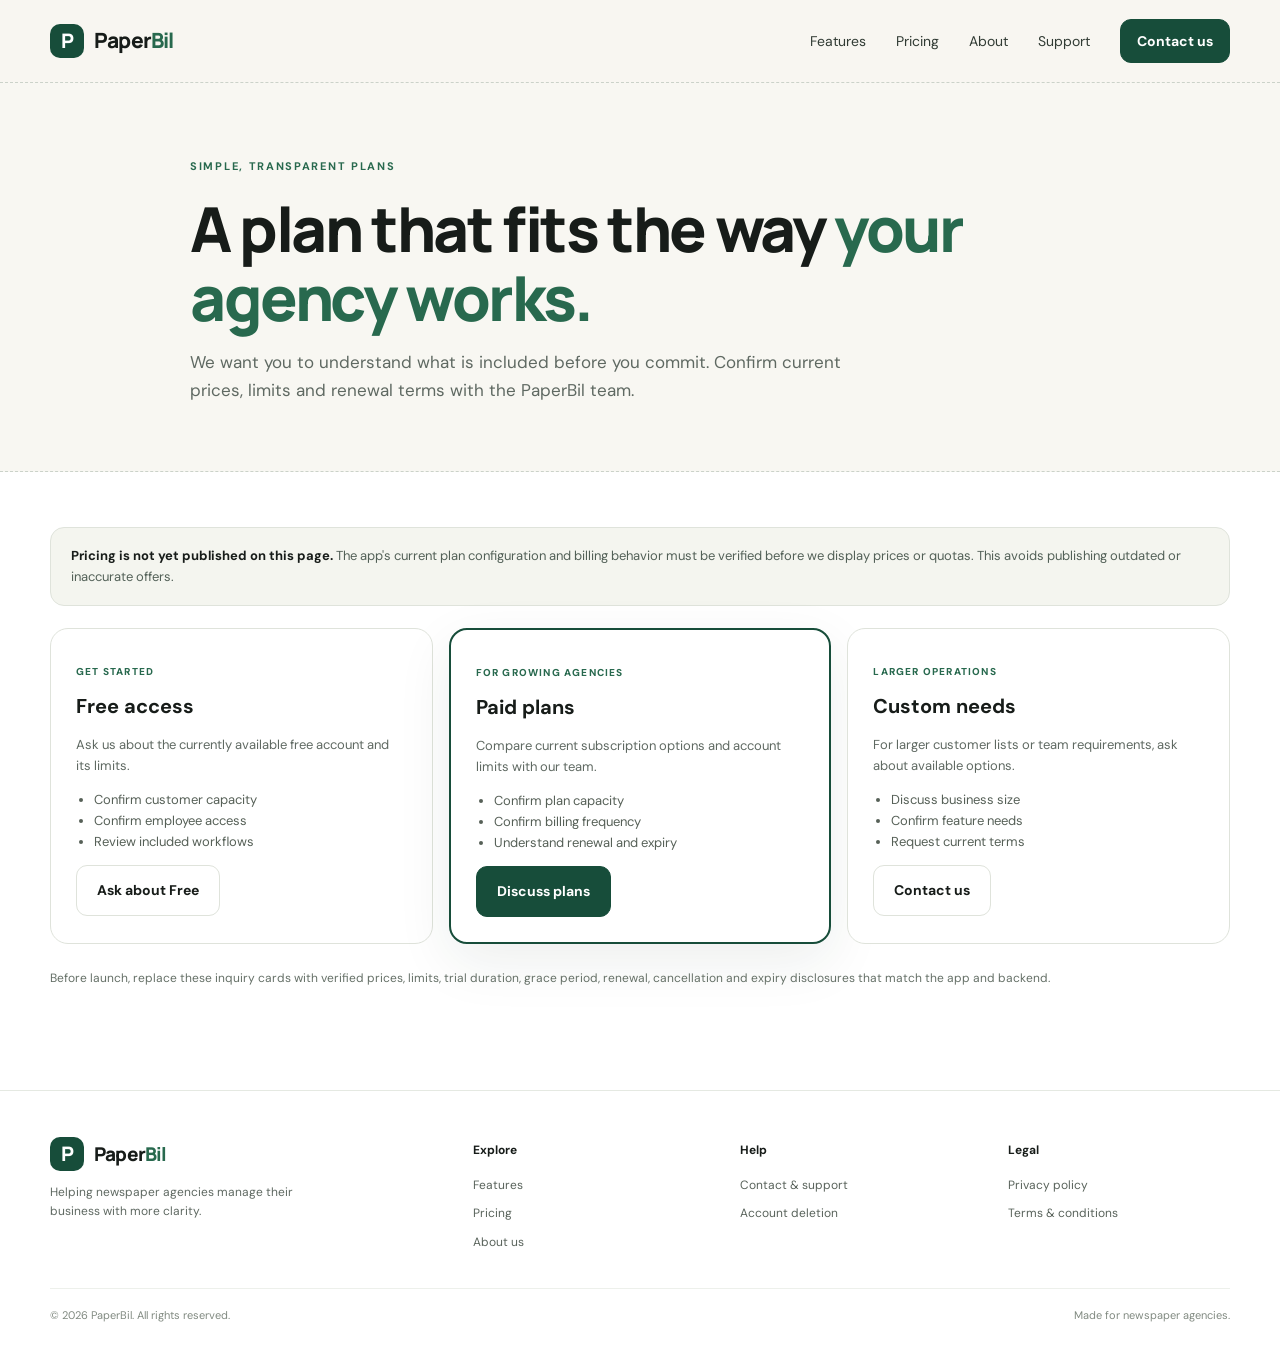
==== pricing.html @ 49c41fd4 "Add PaperBil public website" ====
<!doctype html>
<html lang="en"><head><meta charset="utf-8"><meta name="viewport" content="width=device-width, initial-scale=1"><meta name="theme-color" content="#f8f7f2"><meta name="description" content="Find information about PaperBil plans. Confirm current prices and limits with the PaperBil team."><title>Pricing | PaperBil</title><link rel="stylesheet" href="styles.css"></head>
<body><a class="skip-link" href="#main">Skip to content</a>
<header class="site-header"><div class="container header-inner">
<a class="brand" href="index.html" aria-label="PaperBil home"><span class="brand-mark" aria-hidden="true">P</span><span>Paper<span class="brand-accent">Bil</span></span></a>
<button class="menu-toggle" aria-expanded="false" aria-controls="site-nav">Menu</button>
<nav id="site-nav" class="site-nav" aria-label="Main navigation"><a href="features.html">Features</a><a href="pricing.html" aria-current="page">Pricing</a><a href="about.html">About</a><a href="support.html">Support</a><a class="button button-small" href="support.html">Contact us</a></nav>
</div></header><main id="main"><section class="page-hero"><div class="container"><p class="eyebrow">SIMPLE, TRANSPARENT PLANS</p><h1>A plan that fits the way <em>your agency works.</em></h1><p>We want you to understand what is included before you commit. Confirm current prices, limits and renewal terms with the PaperBil team.</p></div></section>
<section class="content-section"><div class="container"><div class="content-note"><strong>Pricing is not yet published on this page.</strong> The app's current plan configuration and billing behavior must be verified before we display prices or quotas. This avoids publishing outdated or inaccurate offers.</div><div class="plan-grid" style="margin-top:22px">
<article class="plan-card"><p class="plan-status">Get started</p><h2>Free access</h2><p>Ask us about the currently available free account and its limits.</p><ul><li>Confirm customer capacity</li><li>Confirm employee access</li><li>Review included workflows</li></ul><a class="button button-quiet" href="support.html">Ask about Free</a></article>
<article class="plan-card featured"><p class="plan-status">For growing agencies</p><h2>Paid plans</h2><p>Compare current subscription options and account limits with our team.</p><ul><li>Confirm plan capacity</li><li>Confirm billing frequency</li><li>Understand renewal and expiry</li></ul><a class="button" href="support.html">Discuss plans</a></article>
<article class="plan-card"><p class="plan-status">Larger operations</p><h2>Custom needs</h2><p>For larger customer lists or team requirements, ask about available options.</p><ul><li>Discuss business size</li><li>Confirm feature needs</li><li>Request current terms</li></ul><a class="button button-quiet" href="support.html">Contact us</a></article>
</div><p style="margin-top:25px;color:#657067;font-size:12px">Before launch, replace these inquiry cards with verified prices, limits, trial duration, grace period, renewal, cancellation and expiry disclosures that match the app and backend.</p></div></section></main><footer class="site-footer"><div class="container footer-main">
<div class="footer-brand-col"><a class="brand brand-footer" href="index.html"><span class="brand-mark" aria-hidden="true">P</span><span>Paper<span class="brand-accent">Bil</span></span></a><p>Helping newspaper agencies manage their business with more clarity.</p></div>
<div class="footer-col"><h2>Explore</h2><a href="features.html">Features</a><a href="pricing.html">Pricing</a><a href="about.html">About us</a></div>
<div class="footer-col"><h2>Help</h2><a href="support.html">Contact & support</a><a href="delete-account.html">Account deletion</a></div>
<div class="footer-col"><h2>Legal</h2><a href="privacy.html">Privacy policy</a><a href="terms.html">Terms & conditions</a></div>
</div><div class="container footer-bottom"><span>© <span data-year>2026</span> PaperBil. All rights reserved.</span><span>Made for newspaper agencies.</span></div></footer><script src="script.js" defer></script></body></html>
---- styles.css ----
@import url('https://fonts.googleapis.com/css2?family=DM+Sans:wght@400;500;600;700&family=Manrope:wght@400;500;600;700;800&display=swap');
:root{--paper:#f8f7f2;--white:#fff;--ink:#171c19;--muted:#5f6962;--green:#174d3a;--green2:#28694e;--mint:#e8eee6;--line:#dfe3db;--blue:#e8f0eb;--shadow:0 18px 55px rgba(25,45,34,.08);--radius:22px;--max:1180px}
*{box-sizing:border-box}html{scroll-behavior:smooth}body{margin:0;background:var(--paper);color:var(--ink);font-family:"DM Sans",Arial,sans-serif;line-height:1.6;-webkit-font-smoothing:antialiased}a{color:inherit;text-decoration:none}img{max-width:100%;display:block}button,input,textarea,select{font:inherit}.container{width:min(var(--max),calc(100% - 48px));margin-inline:auto}.skip-link{position:absolute;top:-50px;left:12px;background:var(--green);color:#fff;padding:10px 14px;z-index:99}.skip-link:focus{top:12px}.site-header{position:relative;z-index:5;background:rgba(248,247,242,.94);border-bottom:1px dashed #cbd2c9}.header-inner{min-height:82px;display:flex;align-items:center;justify-content:space-between;gap:24px}.brand{display:inline-flex;align-items:center;gap:10px;font-family:Manrope,sans-serif;font-weight:800;font-size:21px;letter-spacing:-.8px}.brand-mark{display:grid;place-items:center;width:34px;height:34px;background:var(--green);color:#fff;border-radius:10px;font-size:20px;line-height:1}.brand-accent{color:var(--green2)}.site-nav{display:flex;align-items:center;gap:30px;font-size:14px;color:#313b34}.site-nav a:not(.button):hover,.footer-col a:hover{color:var(--green2)}.menu-toggle{display:none;background:transparent;border:1px solid var(--line);padding:8px 12px;border-radius:10px}.button{display:inline-flex;align-items:center;justify-content:center;gap:10px;background:var(--green);color:#fff;padding:13px 20px;border:1px solid var(--green);border-radius:11px;font-weight:700;font-size:14px;transition:transform .18s ease,background .18s ease}.button:hover{background:#103d2d;transform:translateY(-1px)}.button-small{padding:10px 16px}.button-light{background:#fff;color:var(--green);border-color:#d7e0d7}.button-light:hover{background:#f2f6f0}.button-quiet{background:transparent;color:var(--ink);border-color:var(--line)}.button-quiet:hover{background:#fff}.eyebrow{display:flex;align-items:center;gap:9px;text-transform:uppercase;letter-spacing:1.7px;font-size:11px;font-weight:700;color:var(--green2);margin:0 0 18px}.eyebrow-dot{width:7px;height:7px;border-radius:50%;background:#4e946d;box-shadow:0 0 0 4px #e2ede3}.hero{padding:76px 0 62px;overflow:hidden;position:relative}.hero:before,.hero:after{content:"";position:absolute;pointer-events:none;width:100px;height:260px;top:135px;opacity:.5;background:repeating-linear-gradient(45deg,transparent 0 8px,#d8ded5 8px 9px)}.hero:before{left:-75px}.hero:after{right:-75px}.hero-grid{display:grid;grid-template-columns:1fr .94fr;align-items:center;gap:58px}.hero-copy{position:relative;z-index:1}.hero h1,.page-hero h1{font-family:Manrope,sans-serif;font-weight:800;font-size:clamp(42px,5.3vw,70px);letter-spacing:-4.2px;line-height:1.05;margin:0 0 23px;max-width:690px}.hero h1 em,.page-hero h1 em{font-style:normal;color:var(--green2)}.hero-lede{font-size:18px;color:var(--muted);max-width:570px;margin:0 0 27px;line-height:1.7}.hero-actions{display:flex;gap:12px;flex-wrap:wrap}.hero-note{font-size:12px;color:#788178;margin-top:18px}.hero-art{position:relative;min-height:450px;display:grid;place-items:center}.art-orbit{position:absolute;border:1px dashed #b9c8ba;border-radius:50%;width:400px;height:400px;transform:rotate(-17deg)}.art-orbit:before{content:"";position:absolute;inset:24px;border:1px solid #e2e7df;border-radius:50%}.paper-stack{position:relative;z-index:1;width:min(100%,410px);transform:rotate(-4deg);filter:drop-shadow(0 24px 28px rgba(23,49,34,.12))}.paper-top{background:#fff;border:1px solid #d8ded7;border-radius:7px;padding:20px 23px 24px;box-shadow:8px 8px 0 #e6e9e1,16px 16px 0 #d9dfd6;min-height:280px}.paper-label{display:flex;align-items:center;justify-content:space-between;border-bottom:2px solid var(--ink);padding-bottom:12px;font-family:Manrope,sans-serif;font-size:10px;letter-spacing:1.4px;font-weight:800}.paper-label span:last-child{font-weight:500;letter-spacing:0}.paper-big{font-family:Manrope,sans-serif;font-size:35px;letter-spacing:-1.8px;font-weight:800;line-height:1.02;margin:22px 0 10px}.paper-sub{font-size:12px;color:#687269;max-width:230px}.paper-graphic{margin-top:22px;height:58px;display:flex;align-items:flex-end;gap:8px;border-bottom:1px solid #cfd7ce;padding-bottom:5px}.paper-graphic span{display:block;background:#dfe9df;border:1px solid #c4d5c5;border-radius:3px 3px 0 0;flex:1}.paper-graphic span:nth-child(1){height:28px}.paper-graphic span:nth-child(2){height:43px}.paper-graphic span:nth-child(3){height:34px}.paper-graphic span:nth-child(4){height:52px;background:#b8d1be}.paper-graphic span:nth-child(5){height:23px}.paper-caption{font-size:9px;text-transform:uppercase;letter-spacing:1.6px;margin-top:10px;color:#737c73}.doodle{position:absolute;color:var(--green);z-index:2}.doodle-newspaper{left:0;top:56px;transform:rotate(-13deg)}.doodle-route{right:0;bottom:68px;transform:rotate(8deg)}.doodle svg{width:54px;height:54px;stroke:currentColor;fill:none;stroke-width:1.6;stroke-linecap:round;stroke-linejoin:round}.trust-strip{border-top:1px dashed #cbd2c9;border-bottom:1px dashed #cbd2c9;padding:17px 0;background:#f2f3ec}.trust-items{display:flex;justify-content:center;align-items:center;gap:23px;flex-wrap:wrap;font-size:12px;font-weight:600;color:#536157}.trust-items b{color:#a8b1a8;font-weight:400}.section{padding:88px 0}.section-light{background:#fff}.section-heading{max-width:690px;margin-bottom:38px}.section-heading.center{text-align:center;margin-inline:auto}.section-heading h2,.split-copy h2,.cta-panel h2,.page-hero h1{font-family:Manrope,sans-serif;font-weight:800;letter-spacing:-2.4px;line-height:1.12;font-size:clamp(32px,4vw,49px);margin:0 0 17px}.section-heading h2 span,.split-copy h2 span{color:var(--green2)}.section-heading>p:last-child,.split-copy>p:not(.eyebrow){color:var(--muted);font-size:16px;max-width:630px;margin:0}.feature-grid{display:grid;grid-template-columns:repeat(3,1fr);gap:14px}.feature-card{padding:26px;border:1px solid #e5e9e2;border-radius:17px;background:#fff;min-height:255px;transition:transform .2s ease,box-shadow .2s ease}.feature-card:hover{transform:translateY(-3px);box-shadow:var(--shadow)}.feature-icon{display:grid;place-items:center;width:42px;height:42px;border-radius:13px;font-size:12px;font-weight:800;margin-bottom:24px}.icon-peach{background:#f8e8df;color:#8e4c2c}.icon-green{background:#e4efe4;color:#276747}.icon-blue{background:#e6edf5;color:#3c6287}.icon-yellow{background:#f4eed9;color:#78621b}.icon-lilac{background:#ece8f4;color:#66518a}.icon-mint{background:#e0f0eb;color:#286c5b}.feature-card h3{font-family:Manrope,sans-serif;font-size:18px;letter-spacing:-.4px;margin:0 0 9px}.feature-card p{font-size:13px;color:var(--muted);margin:0 0 20px}.feature-card a,.text-link{font-size:13px;font-weight:700;color:var(--green2)}.feature-card a span,.text-link span{display:inline-block;transition:transform .2s}.feature-card a:hover span,.text-link:hover span{transform:translateX(4px)}.split-section{display:grid;grid-template-columns:.9fr 1fr;align-items:center;gap:70px}.split-copy h2{font-size:clamp(34px,4vw,48px)}.split-copy .text-link{display:inline-block;margin-top:23px}.routine-card{border:1px solid #dfe6dc;background:#eef2ea;border-radius:var(--radius);padding:27px}.routine-header{display:flex;justify-content:space-between;align-items:center;font-size:10px;font-weight:800;letter-spacing:1.5px;color:#5d6e60;padding-bottom:20px;border-bottom:1px solid #d4ded3}.routine-header span:last-child{font-size:21px;color:var(--green)}.routine-step{display:grid;grid-template-columns:38px 1fr;gap:14px;padding:20px 0;border-bottom:1px solid #d4ded3}.routine-step:last-of-type{border-bottom:0}.routine-time{display:grid;place-items:center;width:35px;height:35px;border:1px solid #b7cbb8;border-radius:11px;color:var(--green);font-weight:800;font-size:12px}.routine-step strong{font-size:14px}.routine-step p{font-size:12px;color:#667167;margin:4px 0 0}.routine-footnote{font-size:10px;color:#7a847a;margin:14px 0 0}.cta-section{padding-top:0}.cta-panel{background:var(--green);border-radius:25px;padding:46px 50px;display:flex;align-items:center;justify-content:space-between;gap:35px;color:#fff;position:relative;overflow:hidden}.cta-panel:after{content:"";position:absolute;right:20%;top:-130px;width:300px;height:300px;border:1px dashed rgba(255,255,255,.25);border-radius:50%;pointer-events:none}.cta-panel .eyebrow{color:#c5dfc9}.cta-panel h2{font-size:clamp(30px,3.4vw,43px);max-width:650px;margin-bottom:12px}.cta-panel p:not(.eyebrow){color:#dce9dd;max-width:620px;margin:0}.cta-actions{display:flex;flex-direction:column;align-items:flex-start;gap:12px;min-width:175px;z-index:1}.cta-support-link{font-size:12px;color:#dce9dd}.site-footer{background:#fff;border-top:1px solid #e5e9e2}.footer-main{display:grid;grid-template-columns:1.7fr 1fr 1fr 1fr;gap:45px;padding:46px 0 36px}.brand-footer{font-size:19px}.footer-brand-col p{max-width:260px;font-size:12px;color:var(--muted)}.footer-col{display:flex;flex-direction:column;gap:9px;font-size:12px;color:#59635b}.footer-col h2{font-size:12px;color:var(--ink);margin:4px 0 7px}.footer-bottom{border-top:1px solid #edf0eb;padding:18px 0 22px;display:flex;justify-content:space-between;gap:20px;color:#818a81;font-size:11px}.page-hero{padding:75px 0 50px;background:var(--paper);border-bottom:1px dashed #cbd2c9}.page-hero .container{max-width:900px}.page-hero h1{font-size:clamp(40px,5vw,62px);max-width:850px}.page-hero p:not(.eyebrow){font-size:17px;color:var(--muted);max-width:680px}.content-section{padding:55px 0 90px;background:#fff}.content-wrap{max-width:850px;margin-inline:auto}.content-wrap h2{font-family:Manrope,sans-serif;font-size:25px;letter-spacing:-.8px;margin:36px 0 12px}.content-wrap h3{font-size:17px;margin:25px 0 8px}.content-wrap p,.content-wrap li{color:#535e55;font-size:15px}.content-wrap ul{padding-left:22px}.content-note{background:#f4f5ef;border:1px solid var(--line);border-radius:14px;padding:18px 20px;color:#526057;font-size:13px}.content-note strong{color:var(--ink)}.simple-grid{display:grid;grid-template-columns:repeat(2,1fr);gap:15px}.simple-card{border:1px solid var(--line);border-radius:17px;padding:23px;background:#fff}.simple-card h2,.simple-card h3{margin-top:0}.simple-card p{font-size:14px;color:var(--muted)}.plan-grid{display:grid;grid-template-columns:repeat(3,1fr);gap:16px}.plan-card{border:1px solid var(--line);background:#fff;border-radius:18px;padding:25px}.plan-card h2{font-size:20px;margin:0 0 8px}.plan-card p{font-size:13px;color:var(--muted)}.plan-card ul{padding-left:18px;font-size:13px;color:#566057}.plan-card .plan-status{font-size:10px;text-transform:uppercase;letter-spacing:1.2px;color:var(--green2);font-weight:800}.plan-card.featured{border:2px solid var(--green);box-shadow:var(--shadow)}.contact-card{background:#f5f6f0;border:1px solid var(--line);border-radius:18px;padding:25px}.contact-card a{color:var(--green2);font-weight:700}.form-grid{display:grid;grid-template-columns:1fr 1fr;gap:14px}.field{display:flex;flex-direction:column;gap:6px}.field.full{grid-column:1/-1}.field label{font-size:12px;font-weight:700}.field input,.field textarea,.field select{border:1px solid #cfd7ce;border-radius:10px;padding:12px;background:#fff;min-width:0}.field textarea{min-height:130px;resize:vertical}.form-help{font-size:12px;color:var(--muted)}.form-message{font-size:13px;color:var(--green);font-weight:600}.site-footer a:focus-visible,.site-nav a:focus-visible,.button:focus-visible{outline:3px solid #9bbda3;outline-offset:3px}
@media(max-width:900px){.hero-grid{grid-template-columns:1fr;gap:25px}.hero-copy{max-width:740px}.hero-art{min-height:370px}.paper-stack{max-width:370px}.art-orbit{width:340px;height:340px}.hero{padding-top:60px}.feature-grid{grid-template-columns:repeat(2,1fr)}.split-section{gap:35px}.footer-main{grid-template-columns:1.5fr 1fr 1fr;gap:30px}.footer-brand-col{grid-column:1/-1}.cta-panel{padding:36px}.plan-grid{grid-template-columns:1fr 1fr}}
@media(max-width:650px){.container{width:min(var(--max),calc(100% - 32px))}.header-inner{min-height:70px}.menu-toggle{display:block}.site-nav{display:none;position:absolute;top:69px;left:0;right:0;background:var(--paper);padding:18px 24px 22px;border-bottom:1px solid var(--line);flex-direction:column;align-items:stretch;gap:15px}.site-nav.open{display:flex}.site-nav .button{align-self:flex-start}.hero{padding:48px 0 38px}.hero h1{font-size:clamp(39px,11vw,55px);letter-spacing:-2.8px}.hero-lede{font-size:16px}.hero-art{min-height:325px}.paper-stack{max-width:310px}.paper-top{padding:17px;min-height:250px}.paper-big{font-size:30px}.art-orbit{width:280px;height:280px}.doodle-newspaper{left:-3px;top:25px}.doodle-route{right:-5px;bottom:36px}.doodle svg{width:40px;height:40px}.trust-items{gap:8px 12px;font-size:10px}.trust-items b{display:none}.section{padding:62px 0}.section-heading h2,.split-copy h2{letter-spacing:-1.7px}.feature-grid{grid-template-columns:1fr}.feature-card{min-height:auto;padding:23px}.feature-icon{margin-bottom:17px}.split-section{grid-template-columns:1fr;gap:28px}.routine-card{padding:20px}.cta-panel{padding:28px 23px;display:block}.cta-actions{margin-top:23px}.cta-panel:after{right:-140px}.footer-main{grid-template-columns:1fr 1fr;gap:28px 18px;padding:35px 0}.footer-brand-col{grid-column:1/-1}.footer-bottom{flex-direction:column;gap:5px}.page-hero{padding:54px 0 38px}.page-hero h1{font-size:clamp(38px,10vw,51px);letter-spacing:-2.7px}.page-hero p:not(.eyebrow){font-size:15px}.content-section{padding:36px 0 60px}.content-wrap h2{font-size:22px}.simple-grid,.plan-grid{grid-template-columns:1fr}.form-grid{grid-template-columns:1fr}.field.full{grid-column:auto}}
@media(prefers-reduced-motion:reduce){html{scroll-behavior:auto}*,*:before,*:after{transition:none!important}}
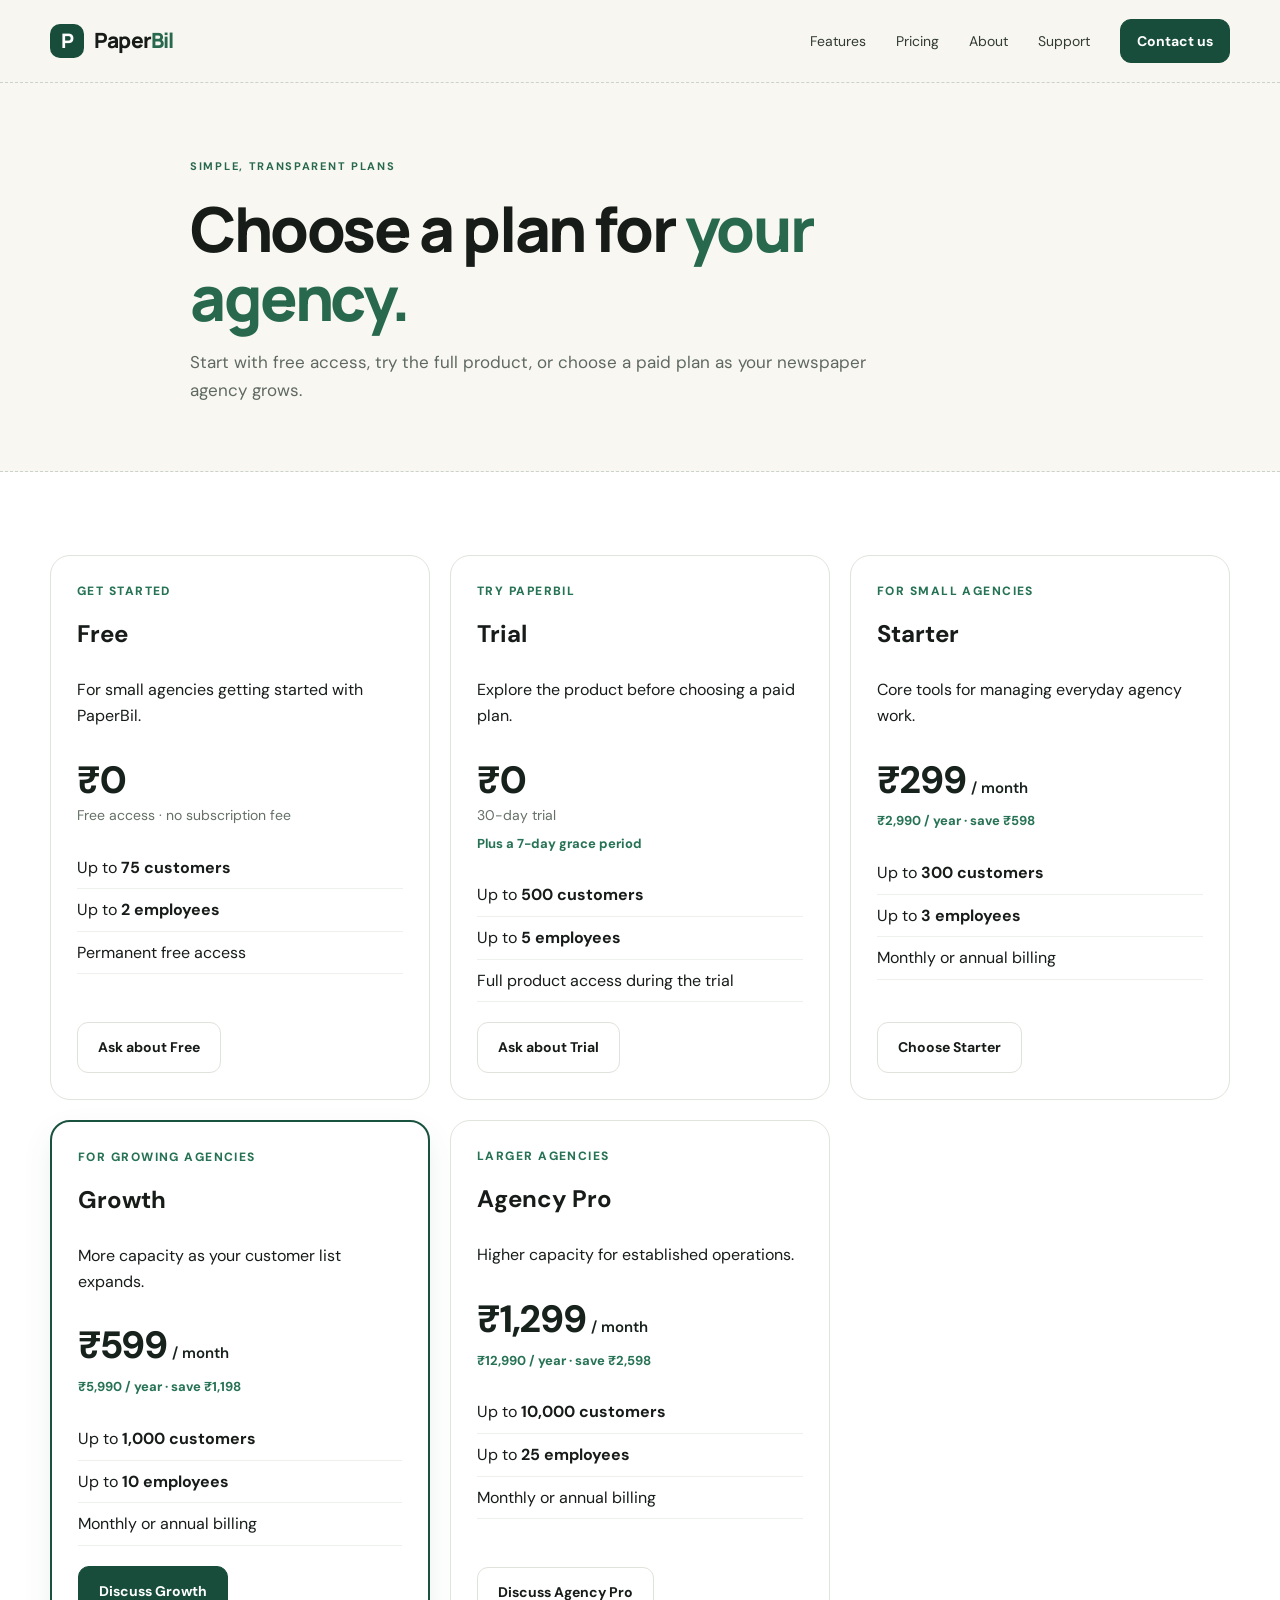
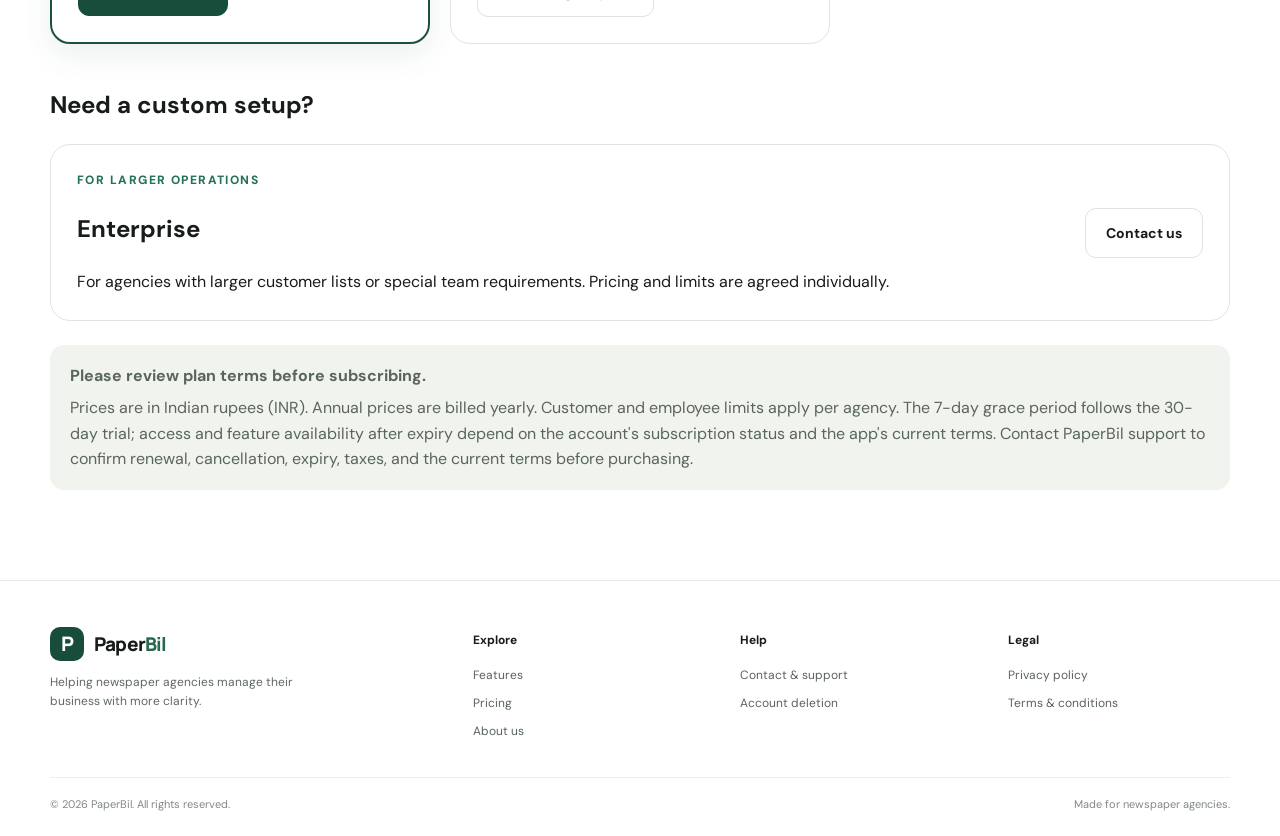
==== commit 29b5a39f: "Revise pricing page layout and details Updated pricing page content and structure for clarity and im" ====
--- a/pricing.html
+++ b/pricing.html
@@ -1,18 +1,53 @@
 <!doctype html>
-<html lang="en"><head><meta charset="utf-8"><meta name="viewport" content="width=device-width, initial-scale=1"><meta name="theme-color" content="#f8f7f2"><meta name="description" content="Find information about PaperBil plans. Confirm current prices and limits with the PaperBil team."><title>Pricing | PaperBil</title><link rel="stylesheet" href="styles.css"></head>
+<html lang="en">
+<head>
+<meta charset="utf-8"><meta name="viewport" content="width=device-width, initial-scale=1">
+<meta name="theme-color" content="#f8f7f2">
+<meta name="description" content="PaperBil subscription plans and pricing for newspaper agencies. Compare customer limits, employee access, and monthly or annual billing.">
+<title>Pricing & Plans | PaperBil</title><link rel="stylesheet" href="styles.css">
+<style>
+.pricing-intro{max-width:760px}.pricing-grid{display:grid;grid-template-columns:repeat(3,minmax(0,1fr));gap:20px;margin-top:28px;align-items:stretch}
+.pricing-card{display:flex;flex-direction:column;border:1px solid #dfe4dc;border-radius:20px;background:#fff;padding:26px}
+.pricing-card.featured{border:2px solid #19523f;box-shadow:0 12px 30px rgba(25,82,63,.08)}
+.pricing-card h2{margin:4px 0 8px}.pricing-kicker{margin:0 0 10px;color:#267254;font-size:12px;font-weight:800;letter-spacing:.12em;text-transform:uppercase}
+.pricing-amount{margin:14px 0 2px;font-size:clamp(28px,3vw,38px);font-weight:800;line-height:1.15;color:#18221d}
+.pricing-period{color:#657067;font-size:14px}.pricing-year{color:#267254;font-size:13px;font-weight:700;margin-top:7px}
+.pricing-limits{margin:20px 0;padding:0;list-style:none}.pricing-limits li{padding:8px 0;border-bottom:1px solid #edf0eb}
+.pricing-card .button{margin-top:auto;align-self:flex-start}.pricing-note{margin-top:24px;padding:18px 20px;border-radius:14px;background:#f1f3ee;color:#59665d}
+.pricing-note p{margin:6px 0 0}.pricing-subheading{margin-top:42px}
+.enterprise-panel{margin-top:18px;padding:26px;border:1px solid #dfe4dc;border-radius:20px;background:#fff;display:flex;gap:24px;align-items:center;justify-content:space-between}
+.enterprise-panel p{margin-bottom:0}@media(max-width:900px){.pricing-grid{grid-template-columns:repeat(2,minmax(0,1fr))}}
+@media(max-width:620px){.pricing-grid{grid-template-columns:1fr}.enterprise-panel{align-items:flex-start;flex-direction:column}}
+</style></head>
 <body><a class="skip-link" href="#main">Skip to content</a>
 <header class="site-header"><div class="container header-inner">
 <a class="brand" href="index.html" aria-label="PaperBil home"><span class="brand-mark" aria-hidden="true">P</span><span>Paper<span class="brand-accent">Bil</span></span></a>
 <button class="menu-toggle" aria-expanded="false" aria-controls="site-nav">Menu</button>
 <nav id="site-nav" class="site-nav" aria-label="Main navigation"><a href="features.html">Features</a><a href="pricing.html" aria-current="page">Pricing</a><a href="about.html">About</a><a href="support.html">Support</a><a class="button button-small" href="support.html">Contact us</a></nav>
-</div></header><main id="main"><section class="page-hero"><div class="container"><p class="eyebrow">SIMPLE, TRANSPARENT PLANS</p><h1>A plan that fits the way <em>your agency works.</em></h1><p>We want you to understand what is included before you commit. Confirm current prices, limits and renewal terms with the PaperBil team.</p></div></section>
-<section class="content-section"><div class="container"><div class="content-note"><strong>Pricing is not yet published on this page.</strong> The app's current plan configuration and billing behavior must be verified before we display prices or quotas. This avoids publishing outdated or inaccurate offers.</div><div class="plan-grid" style="margin-top:22px">
-<article class="plan-card"><p class="plan-status">Get started</p><h2>Free access</h2><p>Ask us about the currently available free account and its limits.</p><ul><li>Confirm customer capacity</li><li>Confirm employee access</li><li>Review included workflows</li></ul><a class="button button-quiet" href="support.html">Ask about Free</a></article>
-<article class="plan-card featured"><p class="plan-status">For growing agencies</p><h2>Paid plans</h2><p>Compare current subscription options and account limits with our team.</p><ul><li>Confirm plan capacity</li><li>Confirm billing frequency</li><li>Understand renewal and expiry</li></ul><a class="button" href="support.html">Discuss plans</a></article>
-<article class="plan-card"><p class="plan-status">Larger operations</p><h2>Custom needs</h2><p>For larger customer lists or team requirements, ask about available options.</p><ul><li>Discuss business size</li><li>Confirm feature needs</li><li>Request current terms</li></ul><a class="button button-quiet" href="support.html">Contact us</a></article>
-</div><p style="margin-top:25px;color:#657067;font-size:12px">Before launch, replace these inquiry cards with verified prices, limits, trial duration, grace period, renewal, cancellation and expiry disclosures that match the app and backend.</p></div></section></main><footer class="site-footer"><div class="container footer-main">
+</div></header>
+<main id="main"><section class="page-hero"><div class="container pricing-intro">
+<p class="eyebrow">SIMPLE, TRANSPARENT PLANS</p><h1>Choose a plan for <em>your agency.</em></h1>
+<p>Start with free access, try the full product, or choose a paid plan as your newspaper agency grows.</p>
+</div></section>
+<section class="content-section"><div class="container"><div class="pricing-grid">
+<article class="pricing-card"><p class="pricing-kicker">Get started</p><h2>Free</h2><p>For small agencies getting started with PaperBil.</p><div class="pricing-amount">₹0</div><div class="pricing-period">Free access · no subscription fee</div>
+<ul class="pricing-limits"><li>Up to <strong>75 customers</strong></li><li>Up to <strong>2 employees</strong></li><li>Permanent free access</li></ul><a class="button button-quiet" href="support.html">Ask about Free</a></article>
+<article class="pricing-card"><p class="pricing-kicker">Try PaperBil</p><h2>Trial</h2><p>Explore the product before choosing a paid plan.</p><div class="pricing-amount">₹0</div><div class="pricing-period">30-day trial</div><div class="pricing-year">Plus a 7-day grace period</div>
+<ul class="pricing-limits"><li>Up to <strong>500 customers</strong></li><li>Up to <strong>5 employees</strong></li><li>Full product access during the trial</li></ul><a class="button button-quiet" href="support.html">Ask about Trial</a></article>
+<article class="pricing-card"><p class="pricing-kicker">For small agencies</p><h2>Starter</h2><p>Core tools for managing everyday agency work.</p><div class="pricing-amount">₹299<span style="font-size:15px;font-weight:600"> / month</span></div><div class="pricing-year">₹2,990 / year · save ₹598</div>
+<ul class="pricing-limits"><li>Up to <strong>300 customers</strong></li><li>Up to <strong>3 employees</strong></li><li>Monthly or annual billing</li></ul><a class="button button-quiet" href="support.html">Choose Starter</a></article>
+<article class="pricing-card featured"><p class="pricing-kicker">For growing agencies</p><h2>Growth</h2><p>More capacity as your customer list expands.</p><div class="pricing-amount">₹599<span style="font-size:15px;font-weight:600"> / month</span></div><div class="pricing-year">₹5,990 / year · save ₹1,198</div>
+<ul class="pricing-limits"><li>Up to <strong>1,000 customers</strong></li><li>Up to <strong>10 employees</strong></li><li>Monthly or annual billing</li></ul><a class="button" href="support.html">Discuss Growth</a></article>
+<article class="pricing-card"><p class="pricing-kicker">Larger agencies</p><h2>Agency Pro</h2><p>Higher capacity for established operations.</p><div class="pricing-amount">₹1,299<span style="font-size:15px;font-weight:600"> / month</span></div><div class="pricing-year">₹12,990 / year · save ₹2,598</div>
+<ul class="pricing-limits"><li>Up to <strong>10,000 customers</strong></li><li>Up to <strong>25 employees</strong></li><li>Monthly or annual billing</li></ul><a class="button button-quiet" href="support.html">Discuss Agency Pro</a></article>
+</div>
+<h2 class="pricing-subheading">Need a custom setup?</h2><div class="enterprise-panel"><div><p class="pricing-kicker">For larger operations</p><h2>Enterprise</h2><p>For agencies with larger customer lists or special team requirements. Pricing and limits are agreed individually.</p></div><a class="button button-quiet" href="support.html">Contact us</a></div>
+<div class="pricing-note"><strong>Please review plan terms before subscribing.</strong><p>Prices are in Indian rupees (INR). Annual prices are billed yearly. Customer and employee limits apply per agency. The 7-day grace period follows the 30-day trial; access and feature availability after expiry depend on the account's subscription status and the app's current terms. Contact PaperBil support to confirm renewal, cancellation, expiry, taxes, and the current terms before purchasing.</p></div>
+</div></section></main>
+<footer class="site-footer"><div class="container footer-main">
 <div class="footer-brand-col"><a class="brand brand-footer" href="index.html"><span class="brand-mark" aria-hidden="true">P</span><span>Paper<span class="brand-accent">Bil</span></span></a><p>Helping newspaper agencies manage their business with more clarity.</p></div>
 <div class="footer-col"><h2>Explore</h2><a href="features.html">Features</a><a href="pricing.html">Pricing</a><a href="about.html">About us</a></div>
 <div class="footer-col"><h2>Help</h2><a href="support.html">Contact & support</a><a href="delete-account.html">Account deletion</a></div>
 <div class="footer-col"><h2>Legal</h2><a href="privacy.html">Privacy policy</a><a href="terms.html">Terms & conditions</a></div>
-</div><div class="container footer-bottom"><span>© <span data-year>2026</span> PaperBil. All rights reserved.</span><span>Made for newspaper agencies.</span></div></footer><script src="script.js" defer></script></body></html>
+</div><div class="container footer-bottom"><span>© <span data-year>2026</span> PaperBil. All rights reserved.</span><span>Made for newspaper agencies.</span></div></footer>
+<script src="script.js" defer></script></body></html>
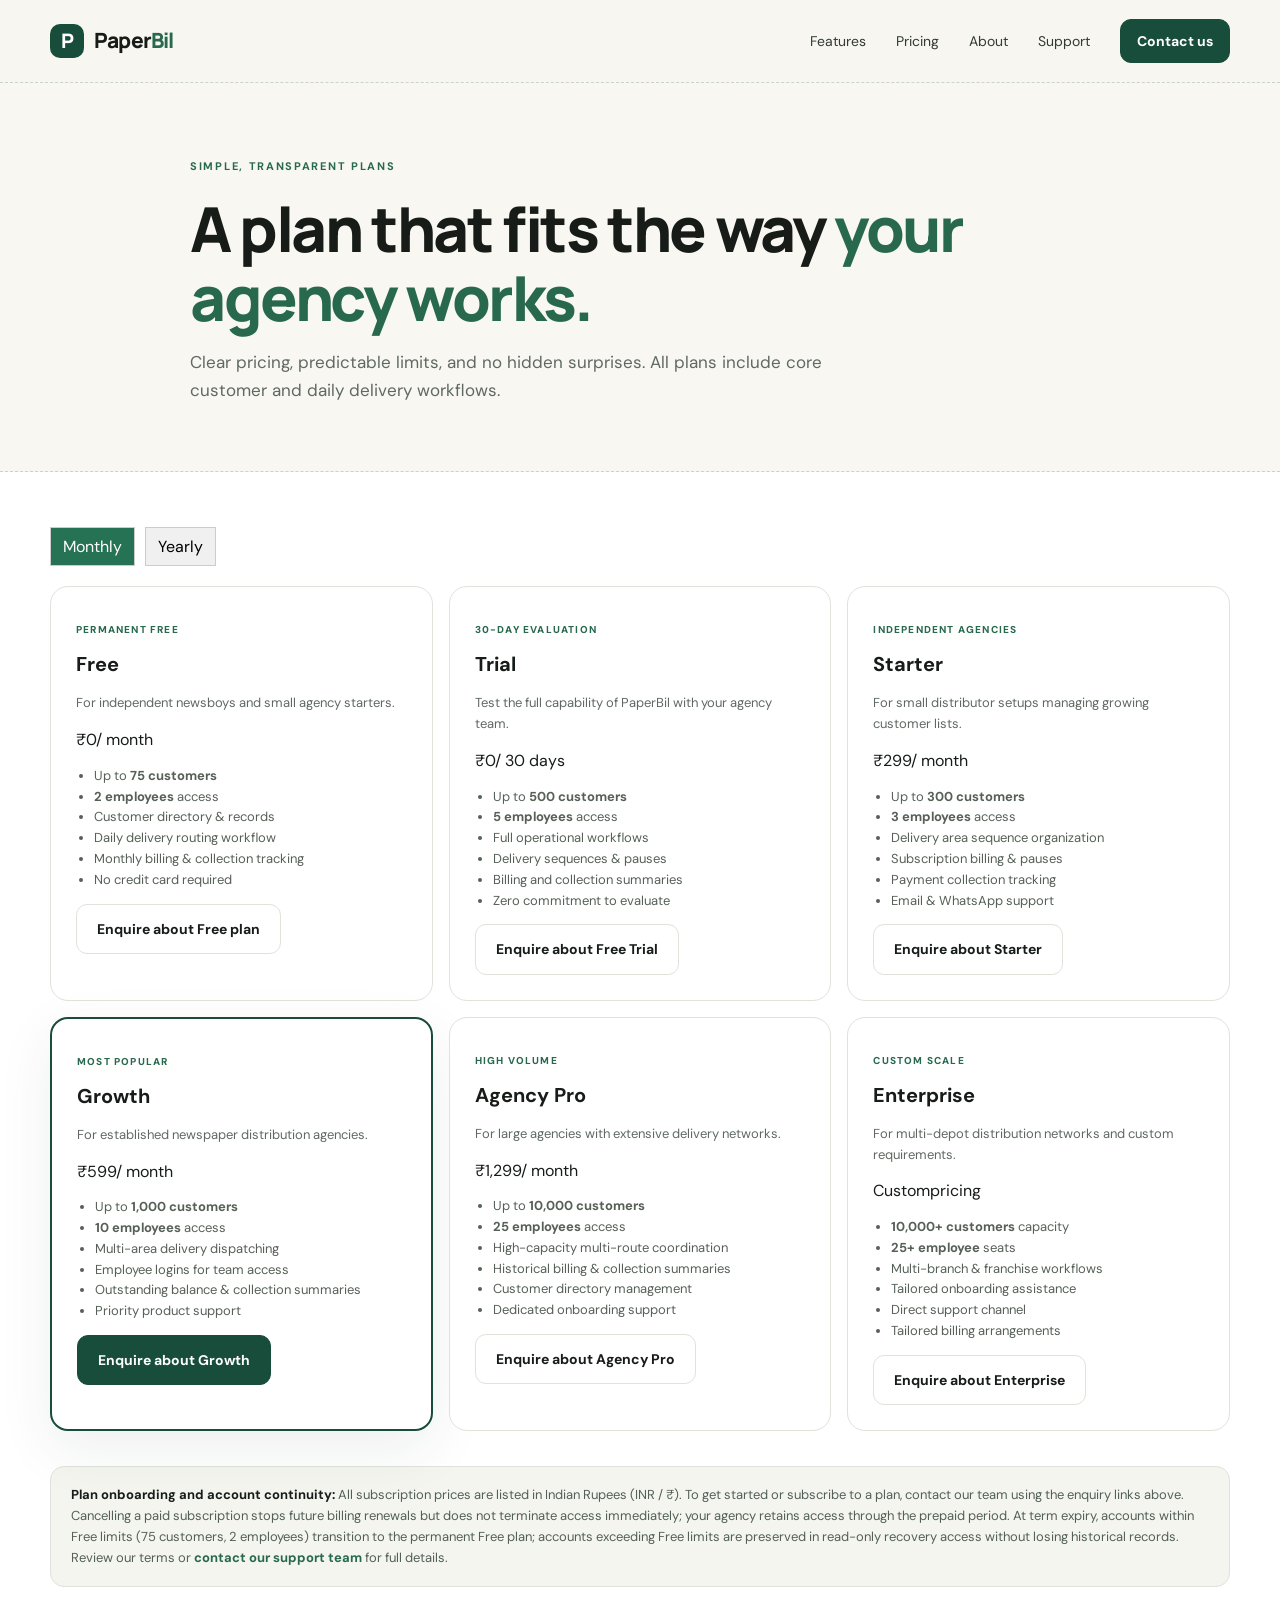
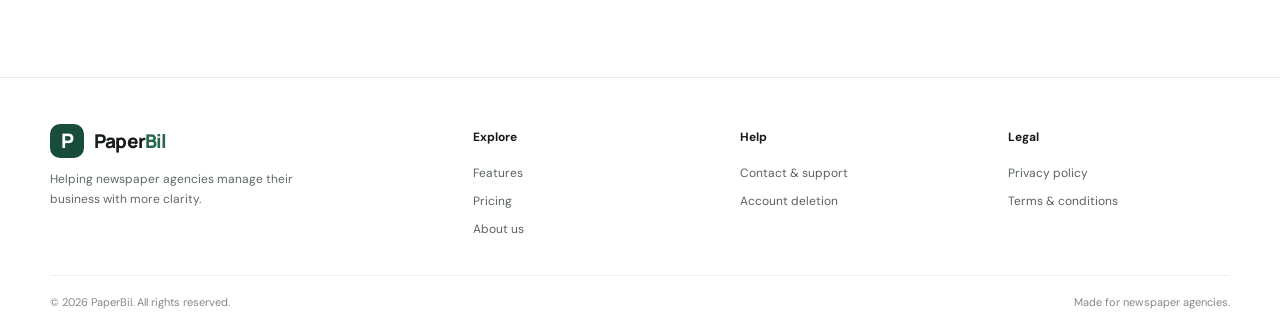
==== commit a0565e81: "Update pricing page with monthly and yearly selector" ====
--- a/pricing.html
+++ b/pricing.html
@@ -1,53 +1,62 @@
 <!doctype html>
-<html lang="en">
-<head>
-<meta charset="utf-8"><meta name="viewport" content="width=device-width, initial-scale=1">
-<meta name="theme-color" content="#f8f7f2">
-<meta name="description" content="PaperBil subscription plans and pricing for newspaper agencies. Compare customer limits, employee access, and monthly or annual billing.">
-<title>Pricing & Plans | PaperBil</title><link rel="stylesheet" href="styles.css">
-<style>
-.pricing-intro{max-width:760px}.pricing-grid{display:grid;grid-template-columns:repeat(3,minmax(0,1fr));gap:20px;margin-top:28px;align-items:stretch}
-.pricing-card{display:flex;flex-direction:column;border:1px solid #dfe4dc;border-radius:20px;background:#fff;padding:26px}
-.pricing-card.featured{border:2px solid #19523f;box-shadow:0 12px 30px rgba(25,82,63,.08)}
-.pricing-card h2{margin:4px 0 8px}.pricing-kicker{margin:0 0 10px;color:#267254;font-size:12px;font-weight:800;letter-spacing:.12em;text-transform:uppercase}
-.pricing-amount{margin:14px 0 2px;font-size:clamp(28px,3vw,38px);font-weight:800;line-height:1.15;color:#18221d}
-.pricing-period{color:#657067;font-size:14px}.pricing-year{color:#267254;font-size:13px;font-weight:700;margin-top:7px}
-.pricing-limits{margin:20px 0;padding:0;list-style:none}.pricing-limits li{padding:8px 0;border-bottom:1px solid #edf0eb}
-.pricing-card .button{margin-top:auto;align-self:flex-start}.pricing-note{margin-top:24px;padding:18px 20px;border-radius:14px;background:#f1f3ee;color:#59665d}
-.pricing-note p{margin:6px 0 0}.pricing-subheading{margin-top:42px}
-.enterprise-panel{margin-top:18px;padding:26px;border:1px solid #dfe4dc;border-radius:20px;background:#fff;display:flex;gap:24px;align-items:center;justify-content:space-between}
-.enterprise-panel p{margin-bottom:0}@media(max-width:900px){.pricing-grid{grid-template-columns:repeat(2,minmax(0,1fr))}}
-@media(max-width:620px){.pricing-grid{grid-template-columns:1fr}.enterprise-panel{align-items:flex-start;flex-direction:column}}
-</style></head>
+<html lang="en"><head><meta charset="utf-8"><meta name="viewport" content="width=device-width, initial-scale=1"><meta name="theme-color" content="#f8f7f2"><meta name="description" content="Transparent pricing plans for PaperBil newspaper agency management software. Free tier, 30-day trial, Starter, Growth, Agency Pro, and Enterprise options."><title>Pricing Plans | PaperBil</title><link rel="canonical" href="https://paperbil.com/pricing.html"><link rel="icon" type="image/svg+xml" href="favicon.svg"><meta property="og:site_name" content="PaperBil"><meta property="og:type" content="website"><meta property="og:title" content="Pricing Plans | PaperBil"><meta property="og:description" content="Transparent pricing plans for PaperBil newspaper agency management software. Free tier, 30-day trial, Starter, Growth, Agency Pro, and Enterprise options."><meta property="og:url" content="https://paperbil.com/pricing.html"><meta name="twitter:card" content="summary"><meta name="twitter:title" content="Pricing Plans | PaperBil"><meta name="twitter:description" content="Transparent pricing plans for PaperBil newspaper agency management software. Free tier, 30-day trial, Starter, Growth, Agency Pro, and Enterprise options."><link rel="preconnect" href="https://fonts.googleapis.com"><link rel="preconnect" href="https://fonts.gstatic.com" crossorigin><link rel="stylesheet" href="https://fonts.googleapis.com/css2?family=DM+Sans:wght@400;500;600;700&amp;family=Manrope:wght@400;500;600;700;800&amp;display=swap"><link rel="stylesheet" href="styles.css">
+    <style>
+      /* Toggle visibility of pricing */
+      .plan-alt-price { display: none; }
+      .plan-grid.yearly .plan-price { display: none; }
+      .plan-grid.yearly .plan-alt-price { display: block; }
+      .billing-option { background: #f0f0f0; border: 1px solid #ccc; padding: 6px 12px; cursor: pointer; }
+      .billing-option.selected { background: #267254; color: #fff; }
+      .billing-option:focus-visible { outline: 2px solid #19523f; outline-offset: 2px; }
+    </style></head>
 <body><a class="skip-link" href="#main">Skip to content</a>
 <header class="site-header"><div class="container header-inner">
 <a class="brand" href="index.html" aria-label="PaperBil home"><span class="brand-mark" aria-hidden="true">P</span><span>Paper<span class="brand-accent">Bil</span></span></a>
 <button class="menu-toggle" aria-expanded="false" aria-controls="site-nav">Menu</button>
 <nav id="site-nav" class="site-nav" aria-label="Main navigation"><a href="features.html">Features</a><a href="pricing.html" aria-current="page">Pricing</a><a href="about.html">About</a><a href="support.html">Support</a><a class="button button-small" href="support.html">Contact us</a></nav>
-</div></header>
-<main id="main"><section class="page-hero"><div class="container pricing-intro">
-<p class="eyebrow">SIMPLE, TRANSPARENT PLANS</p><h1>Choose a plan for <em>your agency.</em></h1>
-<p>Start with free access, try the full product, or choose a paid plan as your newspaper agency grows.</p>
-</div></section>
-<section class="content-section"><div class="container"><div class="pricing-grid">
-<article class="pricing-card"><p class="pricing-kicker">Get started</p><h2>Free</h2><p>For small agencies getting started with PaperBil.</p><div class="pricing-amount">₹0</div><div class="pricing-period">Free access · no subscription fee</div>
-<ul class="pricing-limits"><li>Up to <strong>75 customers</strong></li><li>Up to <strong>2 employees</strong></li><li>Permanent free access</li></ul><a class="button button-quiet" href="support.html">Ask about Free</a></article>
-<article class="pricing-card"><p class="pricing-kicker">Try PaperBil</p><h2>Trial</h2><p>Explore the product before choosing a paid plan.</p><div class="pricing-amount">₹0</div><div class="pricing-period">30-day trial</div><div class="pricing-year">Plus a 7-day grace period</div>
-<ul class="pricing-limits"><li>Up to <strong>500 customers</strong></li><li>Up to <strong>5 employees</strong></li><li>Full product access during the trial</li></ul><a class="button button-quiet" href="support.html">Ask about Trial</a></article>
-<article class="pricing-card"><p class="pricing-kicker">For small agencies</p><h2>Starter</h2><p>Core tools for managing everyday agency work.</p><div class="pricing-amount">₹299<span style="font-size:15px;font-weight:600"> / month</span></div><div class="pricing-year">₹2,990 / year · save ₹598</div>
-<ul class="pricing-limits"><li>Up to <strong>300 customers</strong></li><li>Up to <strong>3 employees</strong></li><li>Monthly or annual billing</li></ul><a class="button button-quiet" href="support.html">Choose Starter</a></article>
-<article class="pricing-card featured"><p class="pricing-kicker">For growing agencies</p><h2>Growth</h2><p>More capacity as your customer list expands.</p><div class="pricing-amount">₹599<span style="font-size:15px;font-weight:600"> / month</span></div><div class="pricing-year">₹5,990 / year · save ₹1,198</div>
-<ul class="pricing-limits"><li>Up to <strong>1,000 customers</strong></li><li>Up to <strong>10 employees</strong></li><li>Monthly or annual billing</li></ul><a class="button" href="support.html">Discuss Growth</a></article>
-<article class="pricing-card"><p class="pricing-kicker">Larger agencies</p><h2>Agency Pro</h2><p>Higher capacity for established operations.</p><div class="pricing-amount">₹1,299<span style="font-size:15px;font-weight:600"> / month</span></div><div class="pricing-year">₹12,990 / year · save ₹2,598</div>
-<ul class="pricing-limits"><li>Up to <strong>10,000 customers</strong></li><li>Up to <strong>25 employees</strong></li><li>Monthly or annual billing</li></ul><a class="button button-quiet" href="support.html">Discuss Agency Pro</a></article>
+</div></header><main id="main"><section class="page-hero"><div class="container">
+
+<p class="eyebrow">SIMPLE, TRANSPARENT PLANS</p><h1>A plan that fits the way <em>your agency works.</em></h1><p>Clear pricing, predictable limits, and no hidden surprises. All plans include core customer and daily delivery workflows.</p></div></section>
+<section class="content-section"><div class="container">
+
+<!-- Billing period toggle -->
+<div class="billing-toggle" role="group" aria-label="Billing period" style="margin-bottom:20px; display:flex; gap:10px;">
+  <button type="button" class="billing-option selected" data-period="monthly" aria-pressed="true">Monthly</button>
+  <button type="button" class="billing-option" data-period="yearly" aria-pressed="false">Yearly</button>
 </div>
-<h2 class="pricing-subheading">Need a custom setup?</h2><div class="enterprise-panel"><div><p class="pricing-kicker">For larger operations</p><h2>Enterprise</h2><p>For agencies with larger customer lists or special team requirements. Pricing and limits are agreed individually.</p></div><a class="button button-quiet" href="support.html">Contact us</a></div>
-<div class="pricing-note"><strong>Please review plan terms before subscribing.</strong><p>Prices are in Indian rupees (INR). Annual prices are billed yearly. Customer and employee limits apply per agency. The 7-day grace period follows the 30-day trial; access and feature availability after expiry depend on the account's subscription status and the app's current terms. Contact PaperBil support to confirm renewal, cancellation, expiry, taxes, and the current terms before purchasing.</p></div>
-</div></section></main>
-<footer class="site-footer"><div class="container footer-main">
+<div class="plan-grid">
+<article class="plan-card"><p class="plan-status">Permanent Free</p><h2>Free</h2><p>For independent newsboys and small agency starters.</p><div class="plan-price">₹0<span>/ month</span></div><p class="plan-alt-price">Permanent zero cost</p><ul><li>Up to <strong>75 customers</strong></li><li><strong>2 employees</strong> access</li><li>Customer directory & records</li><li>Daily delivery routing workflow</li><li>Monthly billing & collection tracking</li><li>No credit card required</li></ul><a class="button button-quiet" href="support.html">Enquire about Free plan</a></article>
+<article class="plan-card"><p class="plan-status">30-Day Evaluation</p><h2>Trial</h2><p>Test the full capability of PaperBil with your agency team.</p><div class="plan-price">₹0<span>/ 30 days</span></div><p class="plan-alt-price">+ 7-day grace period included</p><ul><li>Up to <strong>500 customers</strong></li><li><strong>5 employees</strong> access</li><li>Full operational workflows</li><li>Delivery sequences & pauses</li><li>Billing and collection summaries</li><li>Zero commitment to evaluate</li></ul><a class="button button-quiet" href="support.html">Enquire about Free Trial</a></article>
+<article class="plan-card"><p class="plan-status">Independent Agencies</p><h2>Starter</h2><p>For small distributor setups managing growing customer lists.</p><div class="plan-price">₹299<span>/ month</span></div><p class="plan-alt-price">or ₹2,990 / year (save 2 months)</p><ul><li>Up to <strong>300 customers</strong></li><li><strong>3 employees</strong> access</li><li>Delivery area sequence organization</li><li>Subscription billing & pauses</li><li>Payment collection tracking</li><li>Email & WhatsApp support</li></ul><a class="button button-quiet" href="support.html">Enquire about Starter</a></article>
+<article class="plan-card featured"><p class="plan-status">Most Popular</p><h2>Growth</h2><p>For established newspaper distribution agencies.</p><div class="plan-price">₹599<span>/ month</span></div><p class="plan-alt-price">or ₹5,990 / year (save 2 months)</p><ul><li>Up to <strong>1,000 customers</strong></li><li><strong>10 employees</strong> access</li><li>Multi-area delivery dispatching</li><li>Employee logins for team access</li><li>Outstanding balance & collection summaries</li><li>Priority product support</li></ul><a class="button" href="support.html">Enquire about Growth</a></article>
+<article class="plan-card"><p class="plan-status">High Volume</p><h2>Agency Pro</h2><p>For large agencies with extensive delivery networks.</p><div class="plan-price">₹1,299<span>/ month</span></div><p class="plan-alt-price">or ₹12,990 / year (save 2 months)</p><ul><li>Up to <strong>10,000 customers</strong></li><li><strong>25 employees</strong> access</li><li>High-capacity multi-route coordination</li><li>Historical billing & collection summaries</li><li>Customer directory management</li><li>Dedicated onboarding support</li></ul><a class="button button-quiet" href="support.html">Enquire about Agency Pro</a></article>
+<article class="plan-card"><p class="plan-status">Custom Scale</p><h2>Enterprise</h2><p>For multi-depot distribution networks and custom requirements.</p><div class="plan-price">Custom<span>pricing</span></div><p class="plan-alt-price">Tailored to your agency network</p><ul><li><strong>10,000+ customers</strong> capacity</li><li><strong>25+ employee</strong> seats</li><li>Multi-branch & franchise workflows</li><li>Tailored onboarding assistance</li><li>Direct support channel</li><li>Tailored billing arrangements</li></ul><a class="button button-quiet" href="support.html">Enquire about Enterprise</a></article>
+</div>
+<div class="content-note" style="margin-top:35px"><strong>Plan onboarding and account continuity:</strong> All subscription prices are listed in Indian Rupees (INR / ₹). To get started or subscribe to a plan, contact our team using the enquiry links above. Cancelling a paid subscription stops future billing renewals but does not terminate access immediately; your agency retains access through the prepaid period. At term expiry, accounts within Free limits (75 customers, 2 employees) transition to the permanent Free plan; accounts exceeding Free limits are preserved in read-only recovery access without losing historical records. Review our terms or <a class="text-link" href="support.html">contact our support team</a> for full details.</div></div></section></main><footer class="site-footer"><div class="container footer-main">
 <div class="footer-brand-col"><a class="brand brand-footer" href="index.html"><span class="brand-mark" aria-hidden="true">P</span><span>Paper<span class="brand-accent">Bil</span></span></a><p>Helping newspaper agencies manage their business with more clarity.</p></div>
 <div class="footer-col"><h2>Explore</h2><a href="features.html">Features</a><a href="pricing.html">Pricing</a><a href="about.html">About us</a></div>
 <div class="footer-col"><h2>Help</h2><a href="support.html">Contact & support</a><a href="delete-account.html">Account deletion</a></div>
 <div class="footer-col"><h2>Legal</h2><a href="privacy.html">Privacy policy</a><a href="terms.html">Terms & conditions</a></div>
-</div><div class="container footer-bottom"><span>© <span data-year>2026</span> PaperBil. All rights reserved.</span><span>Made for newspaper agencies.</span></div></footer>
-<script src="script.js" defer></script></body></html>
+</div><div class="container footer-bottom"><span>© <span data-year>2026</span> PaperBil. All rights reserved.</span><span>Made for newspaper agencies.</span></div></footer><script src="script.js" defer></script>
+<script>
+document.addEventListener('DOMContentLoaded', function() {
+  const toggleButtons = document.querySelectorAll('.billing-option');
+  const planGrid = document.querySelector('.plan-grid');
+  toggleButtons.forEach(btn => {
+    btn.addEventListener('click', () => {
+      const period = btn.dataset.period;
+      // Update button visual state and aria-pressed
+      toggleButtons.forEach(b => {
+        b.classList.toggle('selected', b === btn);
+        b.setAttribute('aria-pressed', b === btn ? 'true' : 'false');
+      });
+      // Toggle yearly class on grid
+      if (period === 'yearly') {
+        planGrid.classList.add('yearly');
+      } else {
+        planGrid.classList.remove('yearly');
+      }
+    });
+  });
+});
+</script></body></html>
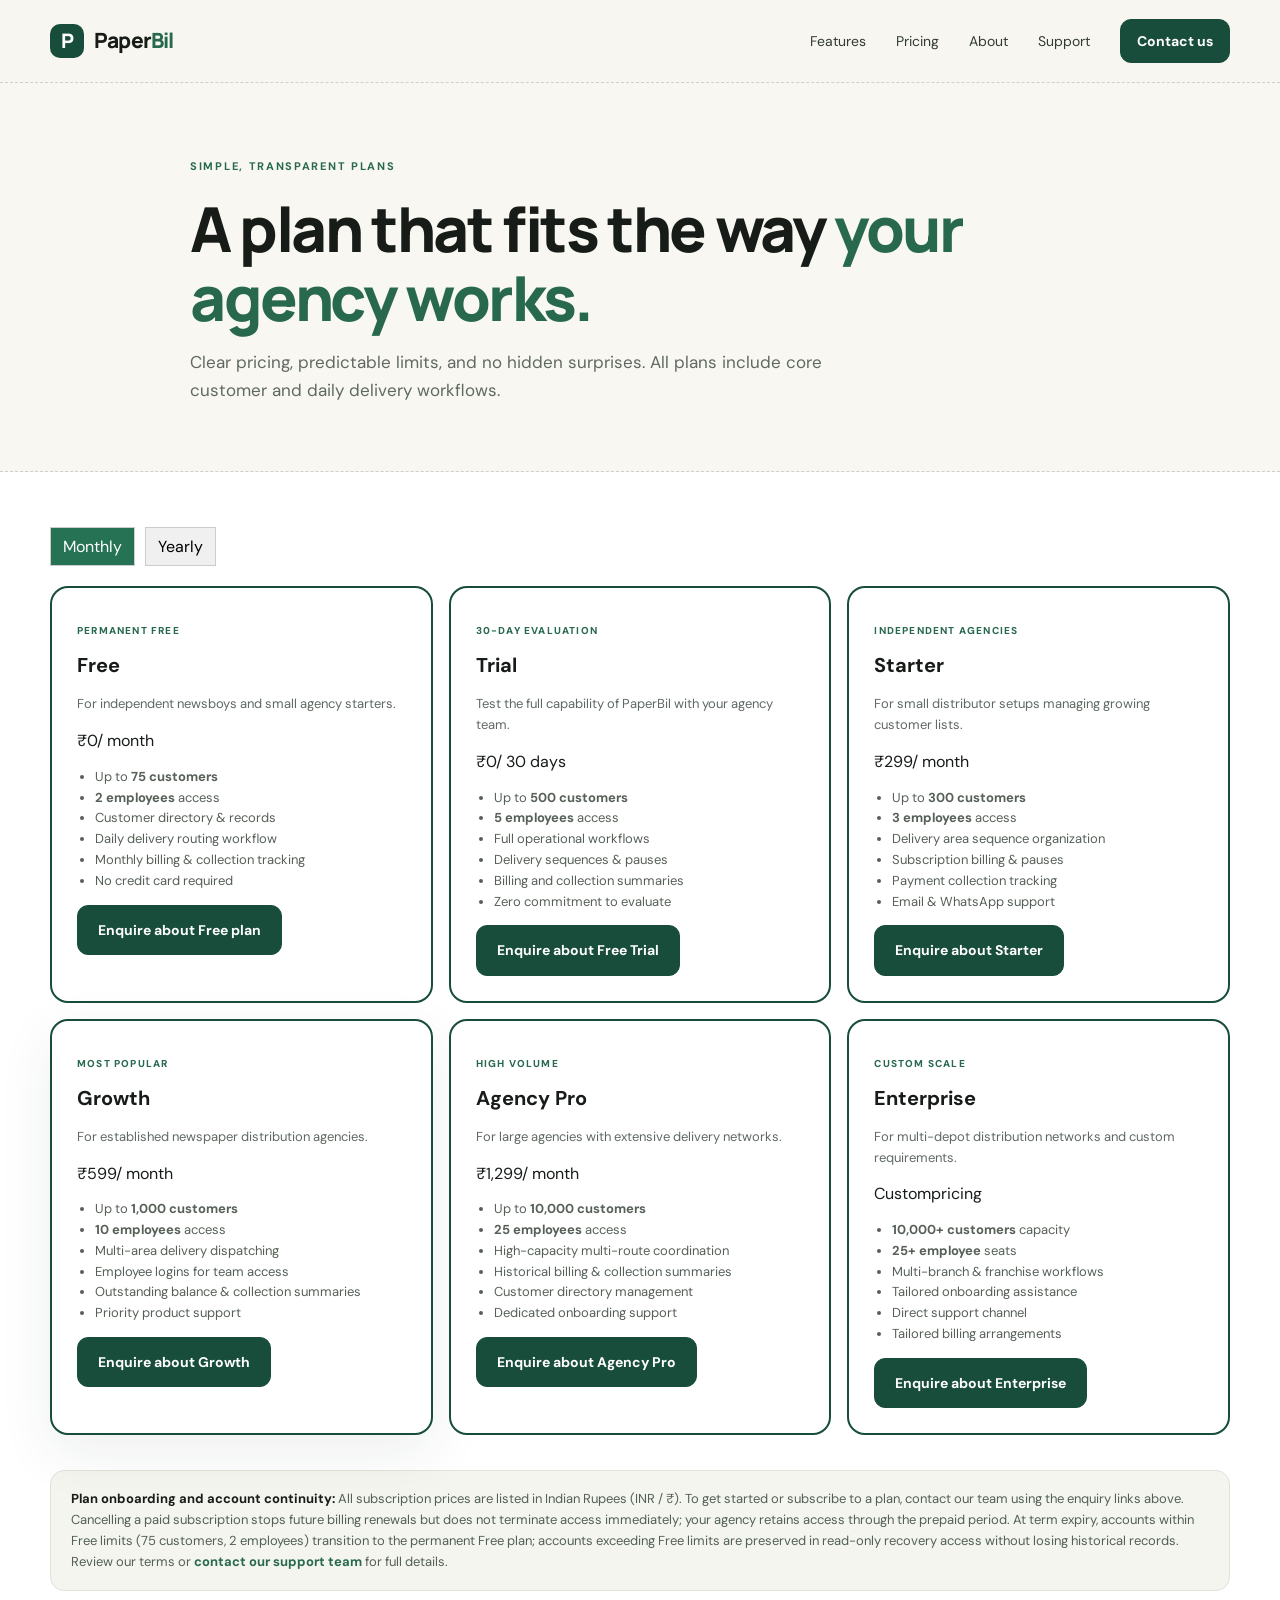
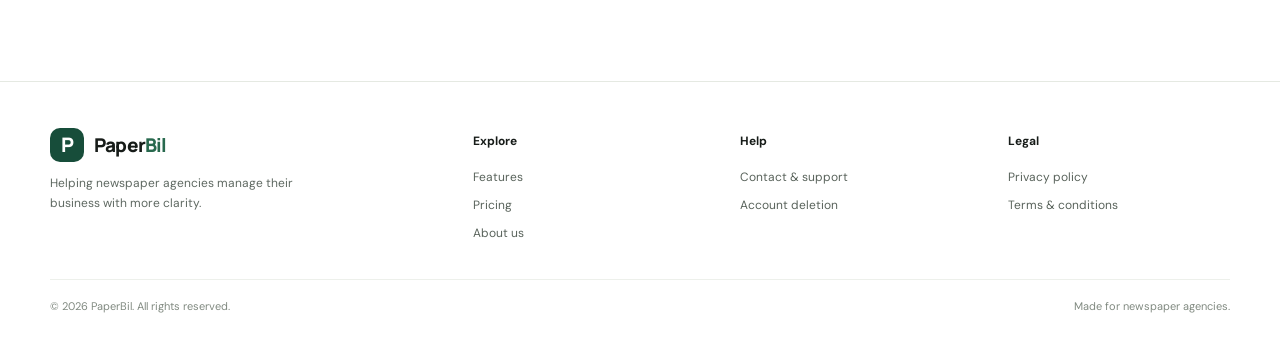
==== commit 1b158c32: "Unify pricing cards and enquiry button styling" ====
--- a/pricing.html
+++ b/pricing.html
@@ -1,6 +1,8 @@
 <!doctype html>
 <html lang="en"><head><meta charset="utf-8"><meta name="viewport" content="width=device-width, initial-scale=1"><meta name="theme-color" content="#f8f7f2"><meta name="description" content="Transparent pricing plans for PaperBil newspaper agency management software. Free tier, 30-day trial, Starter, Growth, Agency Pro, and Enterprise options."><title>Pricing Plans | PaperBil</title><link rel="canonical" href="https://paperbil.com/pricing.html"><link rel="icon" type="image/svg+xml" href="favicon.svg"><meta property="og:site_name" content="PaperBil"><meta property="og:type" content="website"><meta property="og:title" content="Pricing Plans | PaperBil"><meta property="og:description" content="Transparent pricing plans for PaperBil newspaper agency management software. Free tier, 30-day trial, Starter, Growth, Agency Pro, and Enterprise options."><meta property="og:url" content="https://paperbil.com/pricing.html"><meta name="twitter:card" content="summary"><meta name="twitter:title" content="Pricing Plans | PaperBil"><meta name="twitter:description" content="Transparent pricing plans for PaperBil newspaper agency management software. Free tier, 30-day trial, Starter, Growth, Agency Pro, and Enterprise options."><link rel="preconnect" href="https://fonts.googleapis.com"><link rel="preconnect" href="https://fonts.gstatic.com" crossorigin><link rel="stylesheet" href="https://fonts.googleapis.com/css2?family=DM+Sans:wght@400;500;600;700&amp;family=Manrope:wght@400;500;600;700;800&amp;display=swap"><link rel="stylesheet" href="styles.css">
     <style>
+      /* Card border styling matching featured Growth card */
+      .plan-card { border: 2px solid var(--green); border-radius: 18px; }
       /* Toggle visibility of pricing */
       .plan-alt-price { display: none; }
       .plan-grid.yearly .plan-price { display: none; }
@@ -25,12 +27,12 @@
   <button type="button" class="billing-option" data-period="yearly" aria-pressed="false">Yearly</button>
 </div>
 <div class="plan-grid">
-<article class="plan-card"><p class="plan-status">Permanent Free</p><h2>Free</h2><p>For independent newsboys and small agency starters.</p><div class="plan-price">₹0<span>/ month</span></div><p class="plan-alt-price">Permanent zero cost</p><ul><li>Up to <strong>75 customers</strong></li><li><strong>2 employees</strong> access</li><li>Customer directory & records</li><li>Daily delivery routing workflow</li><li>Monthly billing & collection tracking</li><li>No credit card required</li></ul><a class="button button-quiet" href="support.html">Enquire about Free plan</a></article>
-<article class="plan-card"><p class="plan-status">30-Day Evaluation</p><h2>Trial</h2><p>Test the full capability of PaperBil with your agency team.</p><div class="plan-price">₹0<span>/ 30 days</span></div><p class="plan-alt-price">+ 7-day grace period included</p><ul><li>Up to <strong>500 customers</strong></li><li><strong>5 employees</strong> access</li><li>Full operational workflows</li><li>Delivery sequences & pauses</li><li>Billing and collection summaries</li><li>Zero commitment to evaluate</li></ul><a class="button button-quiet" href="support.html">Enquire about Free Trial</a></article>
-<article class="plan-card"><p class="plan-status">Independent Agencies</p><h2>Starter</h2><p>For small distributor setups managing growing customer lists.</p><div class="plan-price">₹299<span>/ month</span></div><p class="plan-alt-price">or ₹2,990 / year (save 2 months)</p><ul><li>Up to <strong>300 customers</strong></li><li><strong>3 employees</strong> access</li><li>Delivery area sequence organization</li><li>Subscription billing & pauses</li><li>Payment collection tracking</li><li>Email & WhatsApp support</li></ul><a class="button button-quiet" href="support.html">Enquire about Starter</a></article>
+<article class="plan-card"><p class="plan-status">Permanent Free</p><h2>Free</h2><p>For independent newsboys and small agency starters.</p><div class="plan-price">₹0<span>/ month</span></div><p class="plan-alt-price">Permanent zero cost</p><ul><li>Up to <strong>75 customers</strong></li><li><strong>2 employees</strong> access</li><li>Customer directory & records</li><li>Daily delivery routing workflow</li><li>Monthly billing & collection tracking</li><li>No credit card required</li></ul><a class="button" href="support.html">Enquire about Free plan</a></article>
+<article class="plan-card"><p class="plan-status">30-Day Evaluation</p><h2>Trial</h2><p>Test the full capability of PaperBil with your agency team.</p><div class="plan-price">₹0<span>/ 30 days</span></div><p class="plan-alt-price">+ 7-day grace period included</p><ul><li>Up to <strong>500 customers</strong></li><li><strong>5 employees</strong> access</li><li>Full operational workflows</li><li>Delivery sequences & pauses</li><li>Billing and collection summaries</li><li>Zero commitment to evaluate</li></ul><a class="button" href="support.html">Enquire about Free Trial</a></article>
+<article class="plan-card"><p class="plan-status">Independent Agencies</p><h2>Starter</h2><p>For small distributor setups managing growing customer lists.</p><div class="plan-price">₹299<span>/ month</span></div><p class="plan-alt-price">or ₹2,990 / year (save 2 months)</p><ul><li>Up to <strong>300 customers</strong></li><li><strong>3 employees</strong> access</li><li>Delivery area sequence organization</li><li>Subscription billing & pauses</li><li>Payment collection tracking</li><li>Email & WhatsApp support</li></ul><a class="button" href="support.html">Enquire about Starter</a></article>
 <article class="plan-card featured"><p class="plan-status">Most Popular</p><h2>Growth</h2><p>For established newspaper distribution agencies.</p><div class="plan-price">₹599<span>/ month</span></div><p class="plan-alt-price">or ₹5,990 / year (save 2 months)</p><ul><li>Up to <strong>1,000 customers</strong></li><li><strong>10 employees</strong> access</li><li>Multi-area delivery dispatching</li><li>Employee logins for team access</li><li>Outstanding balance & collection summaries</li><li>Priority product support</li></ul><a class="button" href="support.html">Enquire about Growth</a></article>
-<article class="plan-card"><p class="plan-status">High Volume</p><h2>Agency Pro</h2><p>For large agencies with extensive delivery networks.</p><div class="plan-price">₹1,299<span>/ month</span></div><p class="plan-alt-price">or ₹12,990 / year (save 2 months)</p><ul><li>Up to <strong>10,000 customers</strong></li><li><strong>25 employees</strong> access</li><li>High-capacity multi-route coordination</li><li>Historical billing & collection summaries</li><li>Customer directory management</li><li>Dedicated onboarding support</li></ul><a class="button button-quiet" href="support.html">Enquire about Agency Pro</a></article>
-<article class="plan-card"><p class="plan-status">Custom Scale</p><h2>Enterprise</h2><p>For multi-depot distribution networks and custom requirements.</p><div class="plan-price">Custom<span>pricing</span></div><p class="plan-alt-price">Tailored to your agency network</p><ul><li><strong>10,000+ customers</strong> capacity</li><li><strong>25+ employee</strong> seats</li><li>Multi-branch & franchise workflows</li><li>Tailored onboarding assistance</li><li>Direct support channel</li><li>Tailored billing arrangements</li></ul><a class="button button-quiet" href="support.html">Enquire about Enterprise</a></article>
+<article class="plan-card"><p class="plan-status">High Volume</p><h2>Agency Pro</h2><p>For large agencies with extensive delivery networks.</p><div class="plan-price">₹1,299<span>/ month</span></div><p class="plan-alt-price">or ₹12,990 / year (save 2 months)</p><ul><li>Up to <strong>10,000 customers</strong></li><li><strong>25 employees</strong> access</li><li>High-capacity multi-route coordination</li><li>Historical billing & collection summaries</li><li>Customer directory management</li><li>Dedicated onboarding support</li></ul><a class="button" href="support.html">Enquire about Agency Pro</a></article>
+<article class="plan-card"><p class="plan-status">Custom Scale</p><h2>Enterprise</h2><p>For multi-depot distribution networks and custom requirements.</p><div class="plan-price">Custom<span>pricing</span></div><p class="plan-alt-price">Tailored to your agency network</p><ul><li><strong>10,000+ customers</strong> capacity</li><li><strong>25+ employee</strong> seats</li><li>Multi-branch & franchise workflows</li><li>Tailored onboarding assistance</li><li>Direct support channel</li><li>Tailored billing arrangements</li></ul><a class="button" href="support.html">Enquire about Enterprise</a></article>
 </div>
 <div class="content-note" style="margin-top:35px"><strong>Plan onboarding and account continuity:</strong> All subscription prices are listed in Indian Rupees (INR / ₹). To get started or subscribe to a plan, contact our team using the enquiry links above. Cancelling a paid subscription stops future billing renewals but does not terminate access immediately; your agency retains access through the prepaid period. At term expiry, accounts within Free limits (75 customers, 2 employees) transition to the permanent Free plan; accounts exceeding Free limits are preserved in read-only recovery access without losing historical records. Review our terms or <a class="text-link" href="support.html">contact our support team</a> for full details.</div></div></section></main><footer class="site-footer"><div class="container footer-main">
 <div class="footer-brand-col"><a class="brand brand-footer" href="index.html"><span class="brand-mark" aria-hidden="true">P</span><span>Paper<span class="brand-accent">Bil</span></span></a><p>Helping newspaper agencies manage their business with more clarity.</p></div>
